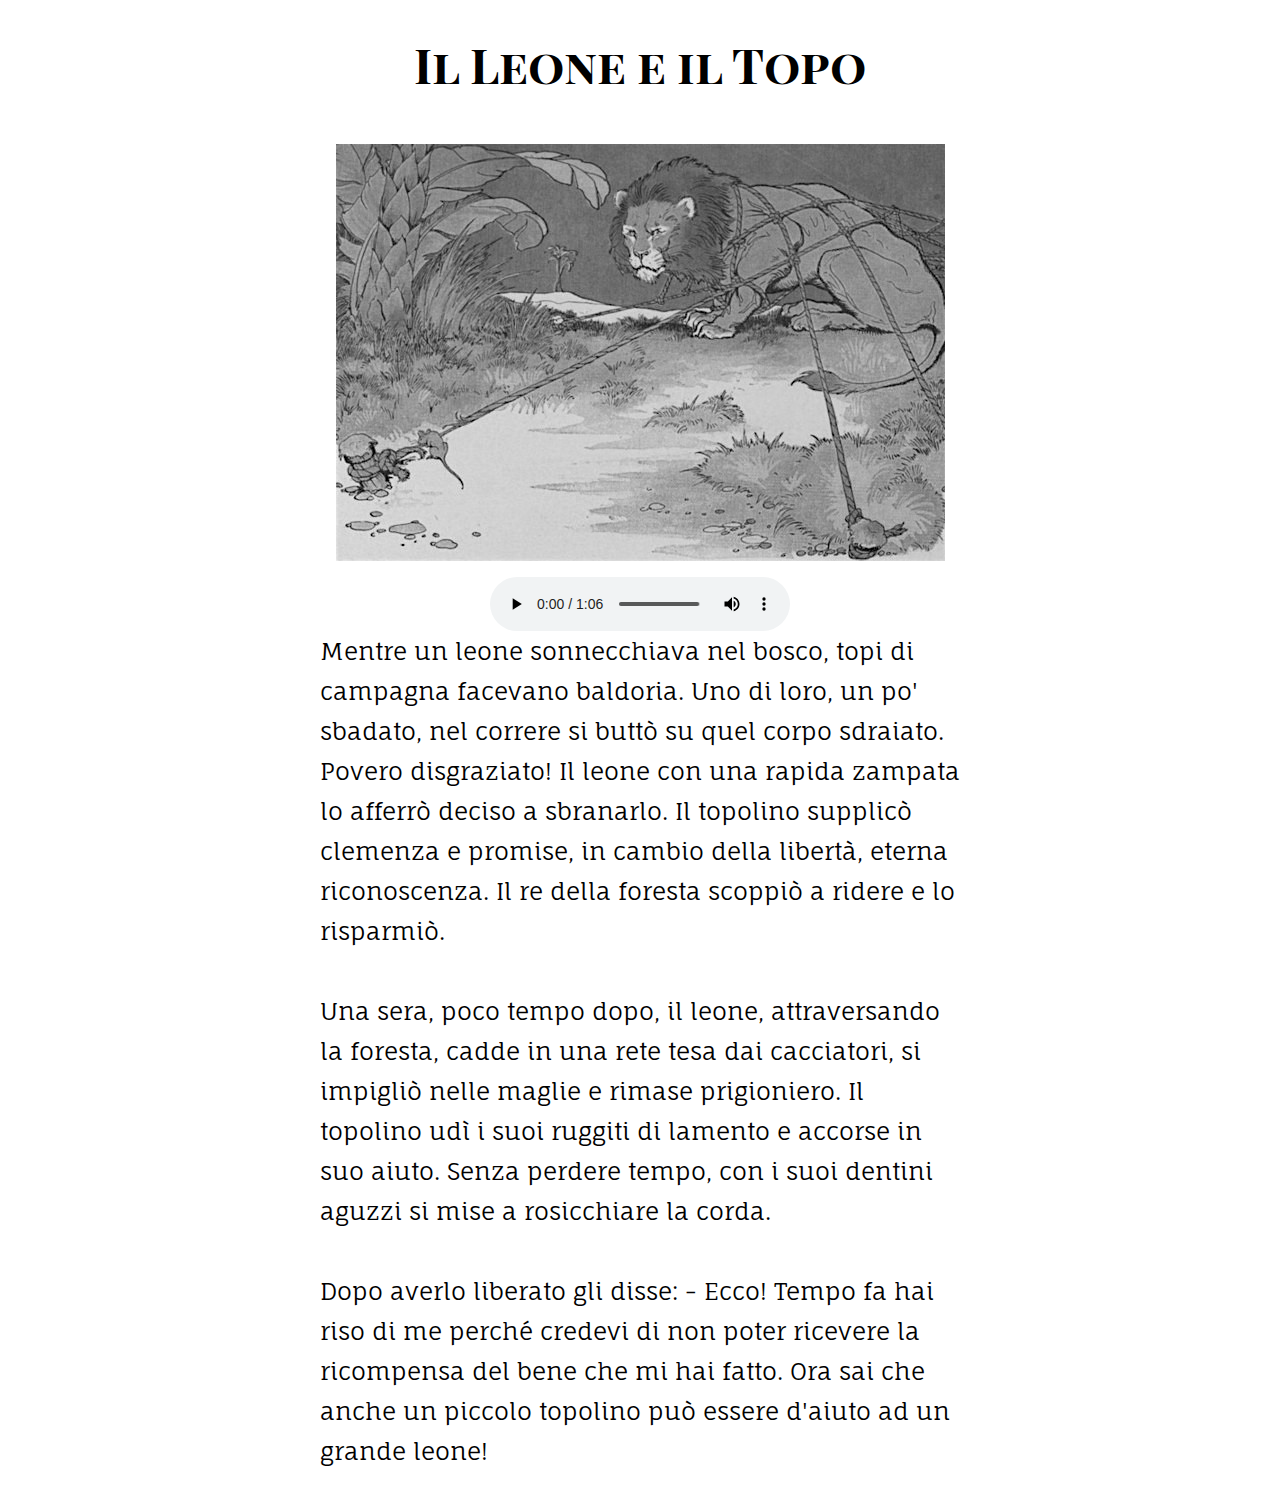
==== f/863b6cbac0af4cc78e70a18d10b0a921.html @ 1faa0d44 "Adds the fable page" ====
<!DOCTYPE html>
<html lang="it">
  <head>
    <meta charset="utf-8" />
    <meta http-equiv="X-UA-Compatible" content="IE=edge" />
    <meta name="viewport" content="width=device-width, initial-scale=1.0" />
    <title>Ti Leggo Una Favola - Il Leone e il Topo</title>
    <link rel="stylesheet" type="text/css" href="/stylesheets/fable.css" />
    <link href="https://fonts.googleapis.com/css?family=Fauna+One|Playfair+Display+SC" rel="stylesheet" />
  </head>
  <body>
    <h1 class="fable__title">Il Leone e il Topo</h1>
    <img class="fable__image" src="/images/il-leone-e-il-topo.jpg" />
    <audio src="/audio/il-leone-e-il-topo.mp3" controls autoplay preload="auto">
      <a href="/audio/il-leone-e-il-topo.mp3">Ascoltami</a>
    </audio>
    <article class="fable__text">
      <p>Mentre un leone sonnecchiava nel bosco, topi di campagna facevano baldoria. Uno di loro, un po' sbadato, nel correre si buttò su quel corpo sdraiato. Povero disgraziato! Il leone con una rapida zampata lo afferrò deciso a sbranarlo. Il topolino supplicò clemenza e promise, in cambio della libertà, eterna riconoscenza. Il re della foresta scoppiò a ridere e lo risparmiò.</p>
      <p>Una sera, poco tempo dopo, il leone, attraversando la foresta, cadde in una rete tesa dai cacciatori, si impigliò nelle maglie e rimase prigioniero. Il topolino udì i suoi ruggiti di lamento e accorse in suo aiuto. Senza perdere tempo, con i suoi dentini aguzzi si mise a rosicchiare la corda.</p>
      <p>Dopo averlo liberato gli disse: - Ecco! Tempo fa hai riso di me perché credevi di non poter ricevere la ricompensa del bene che mi hai fatto. Ora sai che anche un piccolo topolino può essere d'aiuto ad un grande leone!</p>
    </article>
  </body>
</html>
---- stylesheets/fable.css ----
html, body {
  margin: 0;
  padding: 0;
}

body {
  display: flex;
  flex-direction: column;
  align-items: center;
}

.fable__title {
  font-family: 'Playfair Display SC', serif;
  font-size: 3rem;
}

.fable__image {
  padding: 1rem;
}

.fable__text {
  line-height: 2.5rem;
  font-size: 1.5rem;
  width: 50%;
  font-family: 'Fauna One', serif;
  padding: 0;
}

.fable__text p {
  padding: 0.5rem 0;
}

.fable__text p:first-child {
  padding-top: 0;
  margin-top: 0;
}
.fable__text p:last-child {
  padding-bottom: 0;
}
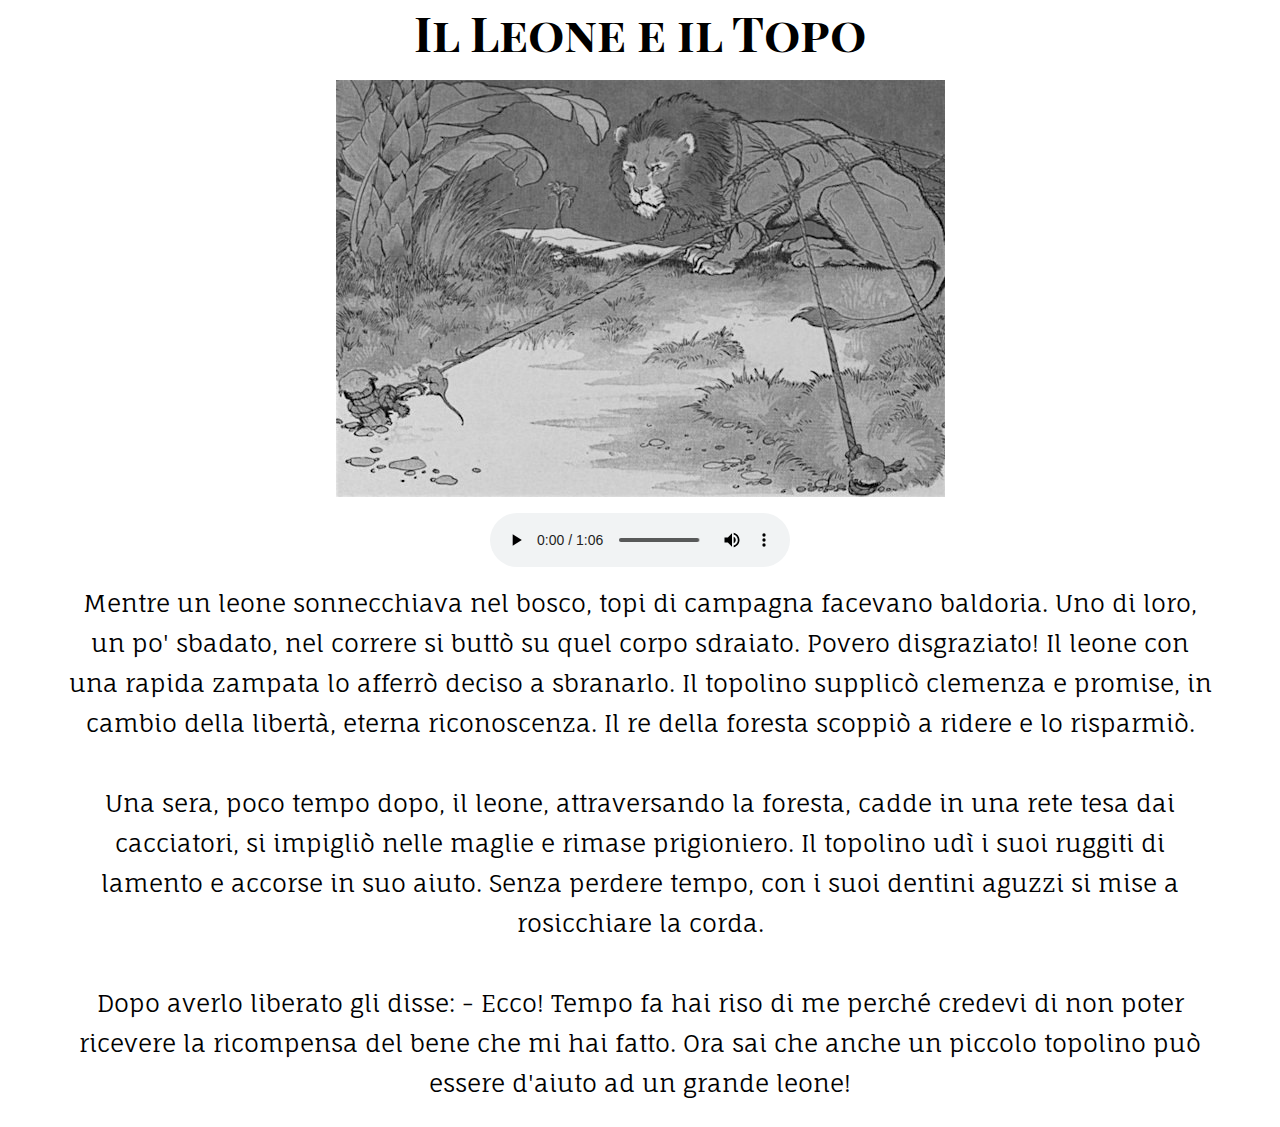
==== commit dc005e62: "Adds Google Analytics" ====
--- a/f/863b6cbac0af4cc78e70a18d10b0a921.html
+++ b/f/863b6cbac0af4cc78e70a18d10b0a921.html
@@ -9,6 +9,16 @@
     <link href="https://fonts.googleapis.com/css?family=Fauna+One|Playfair+Display+SC" rel="stylesheet" />
   </head>
   <body>
+    <script>
+      (function(i,s,o,g,r,a,m){i['GoogleAnalyticsObject']=r;i[r]=i[r]||function(){
+      (i[r].q=i[r].q||[]).push(arguments)},i[r].l=1*new Date();a=s.createElement(o),
+      m=s.getElementsByTagName(o)[0];a.async=1;a.src=g;m.parentNode.insertBefore(a,m)
+      })(window,document,'script','https://www.google-analytics.com/analytics.js','ga');
+    
+      ga('create', 'UA-81867708-1', 'auto');
+      ga('send', 'pageview');
+    
+    </script>
     <h1 class="fable__title">Il Leone e il Topo</h1>
     <img class="fable__image" src="/images/il-leone-e-il-topo.jpg" />
     <audio src="/audio/il-leone-e-il-topo.mp3" controls autoplay preload="auto">
--- a/stylesheets/fable.css
+++ b/stylesheets/fable.css
@@ -12,18 +12,23 @@
 .fable__title {
   font-family: 'Playfair Display SC', serif;
   font-size: 3rem;
+  margin: auto 1rem;
+  text-align: center;
 }
 
 .fable__image {
   padding: 1rem;
+  max-width: 90%;
 }
 
 .fable__text {
+  margin-top: 1rem;
   line-height: 2.5rem;
   font-size: 1.5rem;
-  width: 50%;
+  width: 90%;
   font-family: 'Fauna One', serif;
   padding: 0;
+  text-align: center;
 }
 
 .fable__text p {
